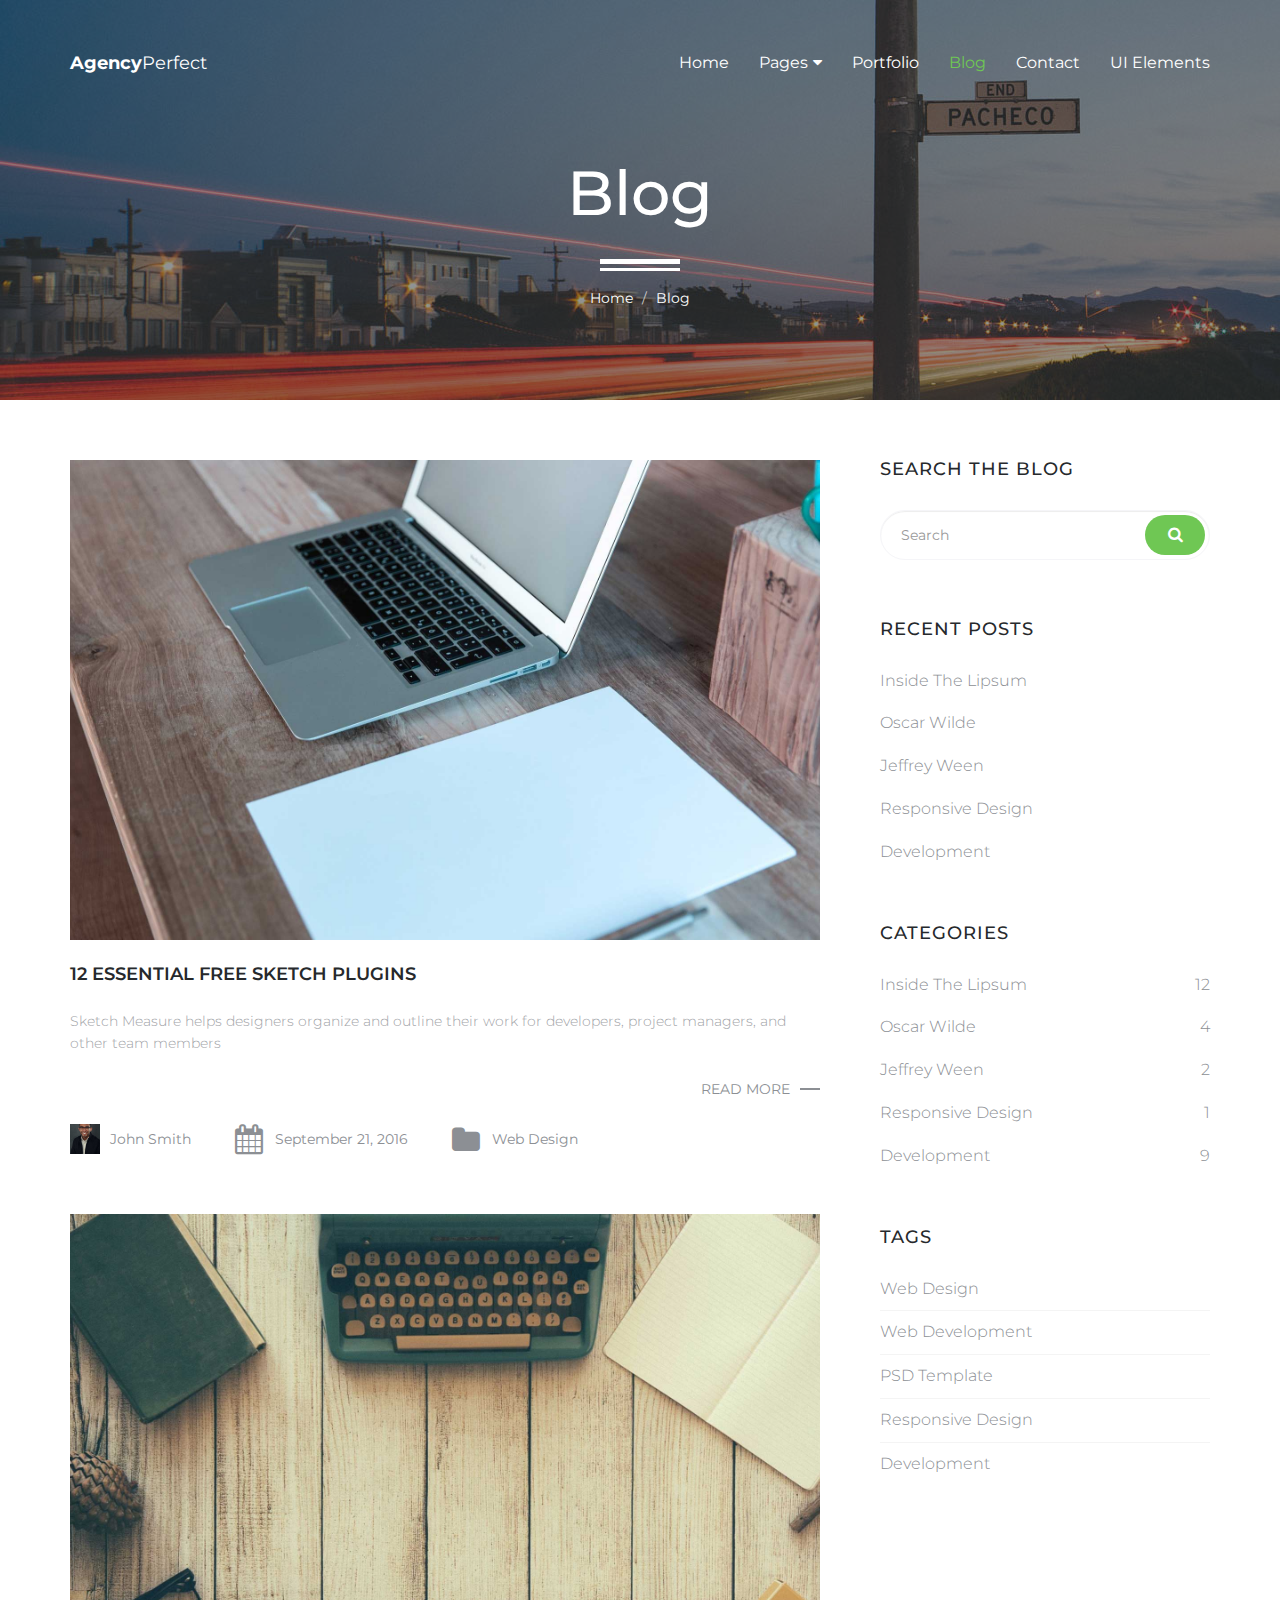
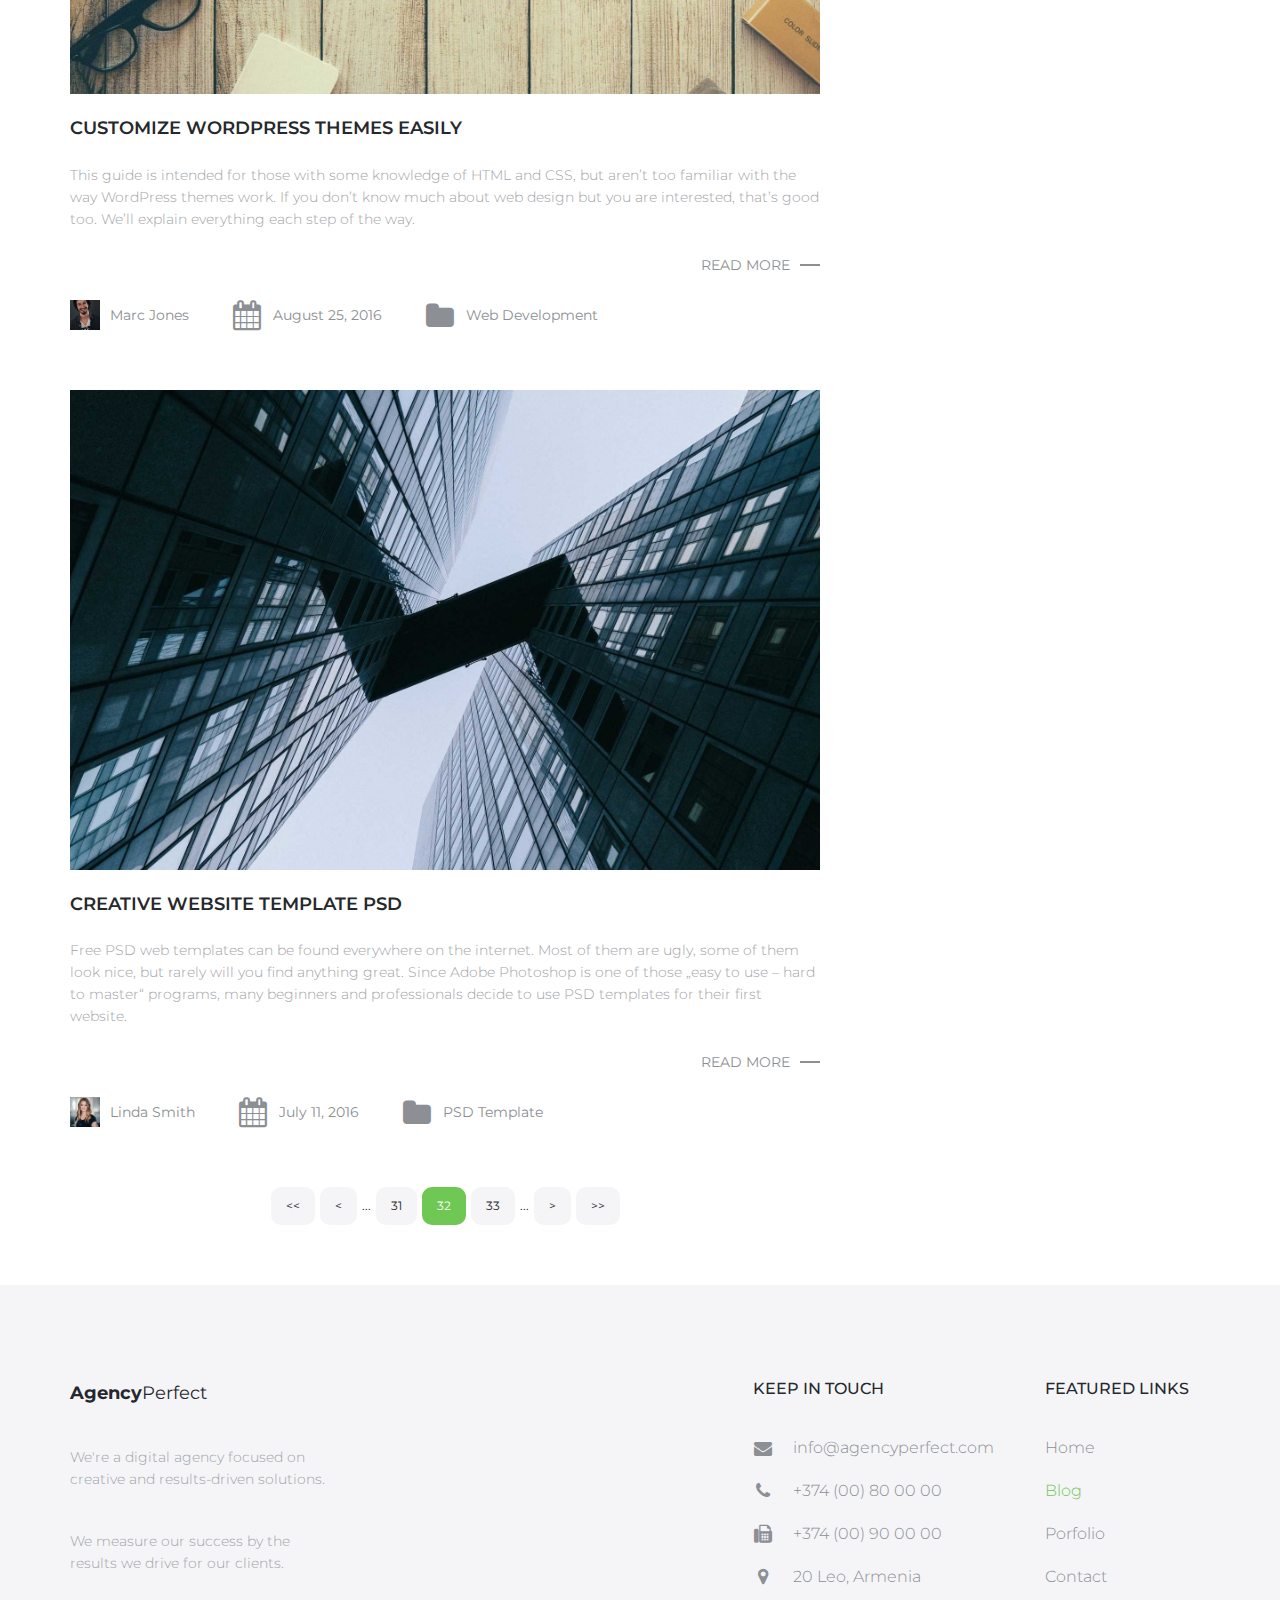
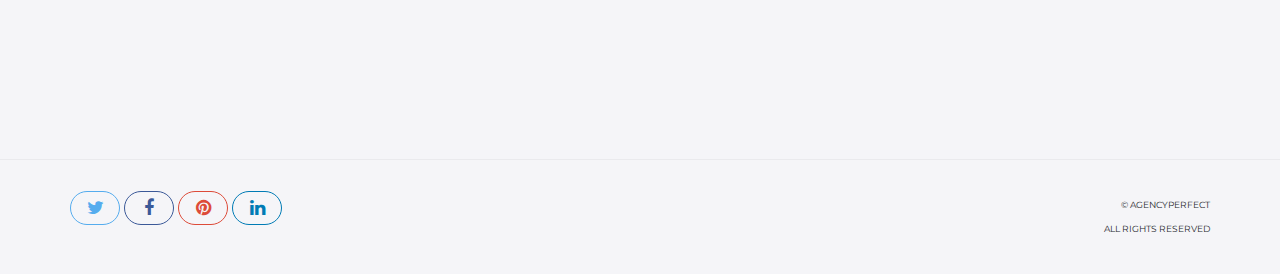
==== blog.html @ 61d97d54 "plantilla inicial por defecto" ====
<!DOCTYPE html>
<html lang="en">
<head>

    <!-- Basic Page Needs
    ================================================== -->
    <meta http-equiv="Content-Type" content="text/html; charset=utf-8">
    <meta http-equiv="X-UA-Compatible" content="IE=edge">

    <title>Blog | Agency Perfect</title>

    <meta name="description" content="">
    <meta name="author" content="">
    <meta name="keywords" content="">

    <!-- Mobile Specific Metas
    ================================================== -->
    <meta name="viewport" content="width=device-width, minimum-scale=1.0, maximum-scale=1.0">
    <meta name="apple-mobile-web-app-capable" content="yes">

    <!-- Fonts -->
    <link href="https://fonts.googleapis.com/css?family=Montserrat:300,300i,400,600,700" rel="stylesheet">
    <link rel="stylesheet" href="http://cdnjs.cloudflare.com/ajax/libs/font-awesome/4.4.0/css/font-awesome.min.css">

    <!-- Favicon
    ================================================== -->
    <link rel="apple-touch-icon" sizes="180x180" href="assets/img/apple-touch-icon.png">
    <link rel="icon" type="image/png" sizes="16x16" href="assets/img/favicon.png">

    <!-- Stylesheets
    ================================================== -->
    <!-- Bootstrap core CSS -->
    <link href="assets/css/bootstrap.min.css" rel="stylesheet">

    <!-- Custom styles for this template -->
    <link href="assets/css/style.css" rel="stylesheet">
    <link href="assets/css/responsive.css" rel="stylesheet">

    <!-- HTML5 shim and Respond.js IE8 support of HTML5 elements and media queries -->
    <!--[if lt IE 9]>
    <script src="https://oss.maxcdn.com/libs/html5shiv/3.7.0/html5shiv.js"></script>
    <script src="https://oss.maxcdn.com/libs/respond.js/1.4.2/respond.min.js"></script>
    <![endif]-->

</head>
<body>

    <header id="masthead" class="site-header site-header-white">
        <nav id="primary-navigation" class="site-navigation">
            <div class="container">

                <div class="navbar-header">
                   
                    <a href="index.html" class="site-title"><span>Agency</span>Perfect</a>

                </div><!-- /.navbar-header -->

                <div class="collapse navbar-collapse" id="agency-navbar-collapse">

                    <ul class="nav navbar-nav navbar-right">

                        <li><a href="index.html">Home</a></li>
                        <li class="dropdown"><a href="#" class="dropdown-toggle" data-toggle="dropdown">Pages<i class="fa fa-caret-down hidden-xs" aria-hidden="true"></i></a>

                            <ul class="dropdown-menu" role="menu" aria-labelledby="menu1">
                              <li><a href="portfolio.html">Portfolio</a></li>
                              <li><a href="blog.html">Blog</a></li>
                            </ul>

                        </li>
                        <li><a href="portfolio.html">Portfolio</a></li>
                        <li class="active"><a href="blog.html">Blog</a></li>
                        <li><a href="contact.html">Contact</a></li>
                        <li><a href="ui-elements.html">UI Elements</a></li>
                    
                    </ul>

                </div>

            </div>   
        </nav><!-- /.site-navigation -->
    </header><!-- /#mastheaed -->

    <div id="hero" class="hero overlay subpage-hero blog-hero">
        <div class="hero-content">
            <div class="hero-text">
                <h1>Blog</h1>
                <ol class="breadcrumb">
                  <li class="breadcrumb-item"><a href="#">Home</a></li>
                  <li class="breadcrumb-item active">Blog</li>
                </ol>
            </div><!-- /.hero-text -->
        </div><!-- /.hero-content -->
    </div><!-- /.hero -->

    <main id="main" class="site-main">

        <section class="site-section subpage-site-section section-blog">
            <div class="container">
                <div class="row">
                    <div class="col-md-8">
                        <article class="blog-post">
                            <a href="blog-post.html">
                                <img src="assets/img/portfolio-1.jpg" class="img-res" alt="">
                            </a>
                            <div class="post-content">
                                <h3 class="post-title"><a href="blog-post.html">12 Essential Free Sketch Plugins</a></h3>
                                <p>Sketch Measure helps designers organize and outline their work for developers, project managers, and other team members</p>
                                <div class="text-right">
                                    <a class="read-more" href="blog-post.html">Read more</a>
                                </div>
                                <div class="post-meta">
                                    <span class="post-author">
                                        <a href="#"><img class="img-res" src="assets/img/author.jpg" alt="">John Smith</a>
                                    </span>
                                    <span class="post-date">
                                        <a href=""><i class="fa fa-calendar" aria-hidden="true"></i>September 21, 2016</a>
                                        </span>
                                    <span class="post-category">
                                        <a href=""><i class="fa fa-folder" aria-hidden="true"></i>Web Design</a>
                                    </span>
                                </div><!-- /.post-meta -->
                            </div><!-- /.post-content -->
                        </article><!-- /.blog-post -->
                        <article class="blog-post">
                            <a href="blog-post.html">
                                <img src="assets/img/portfolio-2.jpg" class="img-res" alt="">
                            </a>
                            <div class="post-content">
                                <h3 class="post-title"><a href="blog-post.html">Customize WordPress Themes Easily</a></h3>
                                <p>This guide is intended for those with some knowledge of HTML and CSS, but aren’t too familiar with the way WordPress themes work. If you don’t know much about web design but you are interested, that’s good too. We’ll explain everything each step of the way.</p>
                                <div class="text-right">
                                    <a class="read-more" href="blog-post.html">Read more</a>
                                </div>
                                <div class="post-meta">
                                    <span class="post-author">
                                        <a href="#"><img class="img-res" src="assets/img/author-3.jpg" alt="">Marc Jones</a>
                                    </span>
                                    <span class="post-date">
                                        <a href=""><i class="fa fa-calendar" aria-hidden="true"></i>August 25, 2016</a>
                                        </span>
                                    <span class="post-category">
                                        <a href=""><i class="fa fa-folder" aria-hidden="true"></i>Web Development</a>
                                    </span>
                                </div><!-- /.post-meta -->
                            </div><!-- /.post-content -->
                        </article><!-- /.blog-post -->
                        <article class="blog-post">
                            <a href="blog-post.html">
                                <img src="assets/img/portfolio-3.jpg" class="img-res" alt="">
                            </a>
                            <div class="post-content">
                                <h3 class="post-title"><a href="blog-post.html">Creative Website Template PSD</a></h3>
                                <p>Free PSD web templates can be found everywhere on the internet. Most of them are ugly, some of them look nice, but rarely will you find anything great. Since Adobe Photoshop is one of those „easy to use – hard to master“ programs, many beginners and professionals decide to use PSD templates for their first website.</p>
                                <div class="text-right">
                                    <a class="read-more" href="blog-post.html">Read more</a>
                                </div>
                                <div class="post-meta">
                                    <span class="post-author">
                                        <a href="#"><img class="img-res" src="assets/img/author-2.jpg" alt="">Linda Smith</a>
                                    </span>
                                    <span class="post-date">
                                        <a href=""><i class="fa fa-calendar" aria-hidden="true"></i>July 11, 2016</a>
                                        </span>
                                    <span class="post-category">
                                        <a href=""><i class="fa fa-folder" aria-hidden="true"></i>PSD Template</a>
                                    </span>
                                </div><!-- /.post-meta -->
                            </div><!-- /.post-content -->
                        </article><!-- /.blog-post -->

                        <div class="ui-pagination mt-50">
                            <div class="row">
                                <div class="col-md-12 text-center">
                                    <ul class="pagination">
                                        <li><a href="#">&lt;&lt;</a></li>
                                        <li><a href="#">&lt;</a></li>
                                        <li class="more"><a href="#">...</a></li>
                                        <li><a href="#">31</a></li>
                                        <li class="active"><a href="#">32</a></li>
                                        <li><a href="#">33</a></li>
                                        <li class="more"><a href="#">...</a></li>
                                        <li><a href="#">&gt;</a></li>
                                        <li><a href="#">&gt;&gt;</a></li>
                                    </ul><!-- /.pagination -->               
                                </div>
                            </div>
                        </div><!-- /.ui-pagination -->
                    </div>
                    <aside class="col-md-4">
                        <div class="sidebar">
                            <div class="widget search-form">
                                <h4 class="widget-title">Search the blog</h4>
                                <form class="form-group">
                                    <input type="text" class="form-control" placeholder="Search" required>
                                    <button class="btn btn-green" type="button"><i class="fa fa-search" aria-hidden="true"></i></button>
                                </form>
                            </div><!-- /.search-form -->
                            <div class="widget widget-recent-posts">
                                <h4 class="widget-title">Recent posts</h4>
                                <ul class="list-unstyled">
                                    <li><a href="#">Inside The Lipsum</a></li>
                                    <li><a href="#">Oscar Wilde</a></li>
                                    <li><a href="#">Jeffrey Ween</a></li>
                                    <li><a href="#">Responsive Design</a></li>
                                    <li><a href="#">Development</a></li>
                                </ul>
                            </div><!-- /.widget-recent-posts -->
                            <div class="widget widget-categories">
                                <h4 class="widget-title">Categories</h4>
                                <ul class="list-unstyled">
                                    <li><a href="#">Inside The Lipsum <span>12</span></a></li>
                                    <li><a href="#">Oscar Wilde<span>4</span></a></li>
                                    <li><a href="#">Jeffrey Ween<span>2</span></a></li>
                                    <li><a href="#">Responsive Design<span>1</span></a></li>
                                    <li><a href="#">Development<span>9</span></a></li>
                                </ul>
                            </div><!-- /.widget-categories -->
                            <div class="widget widget-tags">
                                <h4 class="widget-title">Tags</h4>
                                <ul class="list-unstyled">
                                    <li><a href="#">Web Design</a></li>
                                    <li><a href="#">Web Development</a></li>
                                    <li><a href="#">PSD Template</a></li>
                                    <li><a href="#">Responsive Design</a></li>
                                    <li><a href="#">Development</a></li>
                                </ul>
                            </div><!-- /.widget-tags -->
                        </div><!-- /.sidebar -->
                    </aside>
                </div>
            </div>
        </section><!-- /.section-portfolio -->

    </main><!-- /#main -->

    <footer id="colophon" class="site-footer">
        <div class="container">
            <div class="row">
                <div class="col-md-3 col-sm-4 col-xs-6">
                    <a class="site-title"><span>Agency</span>Perfect</a>
                    <p>We're a digital agency focused on creative and results-driven solutions.</p>
                    <p>We measure our success by the results we drive for our clients.</p>
                </div>
                <div class="col-lg-offset-4 col-md-3 col-sm-4 col-md-offset-2 col-sm-offset-0 col-xs-6 ">
                    <h3>Keep in touch</h3>
                    <ul class="list-unstyled contact-links">
                        <li><i class="fa fa-envelope" aria-hidden="true"></i><a href="mailto:info@agencyperfect.com">info@agencyperfect.com</a></li>
                        <li><i class="fa fa-phone" aria-hidden="true"></i><a href="tel:+37400800000">+374 (00) 80 00 00 </a></li>
                        <li><i class="fa fa-fax" aria-hidden="true"></i><a href="+37400900000">+374 (00) 90 00 00</a></li>
                        <li><i class="fa fa-map-marker" aria-hidden="true"></i><p>20 Leo, Armenia</p></li>
                    </ul>
                </div>
                <div class="clearfix visible-xs"></div>
                <div class="col-lg-2 col-md-3 col-sm-4 col-xs-6">
                    <h3>Featured links</h3>
                    <ul class="list-unstyled">
                        <li><a href="index.html">Home</a></li>
                        <li class="active"><a href="blog.html">Blog</a></li>
                        <li><a href="portfolio.html">Porfolio</a></li>
                        <li><a href="contact.html">Contact</a></li>
                    </ul>
                </div>
            </div>
        </div>
        <div class="copyright">
            <div class="container">
                <div class="row">
                    <div class="col-xs-8">
                        <div class="social-links">
                            <a class="twitter-bg" href="#"><i class="fa fa-twitter"></i></a>
                            <a class="facebook-bg" href="#"><i class="fa fa-facebook"></i></a>
                            <a class="pinterest" href="#"><i class="fa fa-pinterest"></i></a>
                            <a class="linkedin-bg" href="#"><i class="fa fa-linkedin"></i></a>
                        </div><!-- /.social-links -->
                    </div>
                    <div class="col-xs-4">
                        <div class="text-right">
                            <p>&copy; AgencyPerfect</p>
                            <p>All Rights Reserved</p>
                        </div>
                    </div>
                </div>
            </div>
        </div><!-- /.copyright -->
    </footer><!-- /#footer -->



    <!-- Bootstrap core JavaScript
    ================================================== -->
    <!-- Placed at the end of the document so the pages load faster -->
    <script src="https://ajax.googleapis.com/ajax/libs/jquery/3.1.1/jquery.min.js"></script>
    <script src="assets/js/bootstrap.min.js"></script>
    <script src="assets/js/bootstrap-select.min.js"></script>
    <script src="assets/js/jquery.slicknav.min.js"></script>
    <script src="assets/js/jquery.countTo.min.js"></script>
    <script src="assets/js/jquery.shuffle.min.js"></script>
    <script src="assets/js/script.js"></script>
  
</body>
</html>
---- assets/css/style.css ----
/*
 * Theme Name: 
 * Theme URI: 
 * Author: Milan Savov, Nikola Kostov
 * Author URI/Mail: milan.savov@gmail.com, nikolakostov1991@gmail.com
 * Version: 1.0
 * */

 /* TABLE OF CONTENT 
*
* - CUSTOM RESETS
    - Buttons
    - Forms
* - LAYOUT
* - HEADER 
    - Site Logo
    - Navigation
* - HERO (BANNER)
* - HOMEPAGE SECTIONS
    - Features 
    - Services
    - Map Feature 
    - Portfolio
    - Newsletter 
* - FOOTER
* - PAGES
    - PORTFOLIO
    - PORTFOLIO ITEM
    - BLOG
    - BLOG POST
    - CONTACT
*
*/


/* CUSTOM RESETS
================================================== */
a {
    transition: all 0.25s ease-in-out;
    -moz-transition: all 0.25s ease-in-out;
    -webkit-transition: all 0.25s ease-in-out;
    -o-transition: all 0.25s ease-in-out;
    -ms-transition: all 0.25s ease-in-out;
    cursor: pointer;
    color: #9fa3a7;
}

a:focus,
a:hover {
    color: #6fc754;
    outline: 0 none;
    text-decoration: none;
}

p {
    margin-bottom: 0;
    font-size: 14px;
    font-weight: 300;
    color: #9fa3a7;
    line-height: 22px;
}

h1 {
    font-size: 62px;
}

h2 {
    font-size: 42px;
}

h1,h2,h3,h4,h5 {
    color: #26292c;
}

p + p {
    margin-top: 40px;
}

/* Buttons */
.btn {
    line-height: 50px;
    min-width: 200px;
    font-size: 16px;
    font-weight: 300;
    border: 0;
    border-radius: 50px;
    color: #26272d;
    background-color: #fff;
    padding: 0;
    transition: color 0.25s ease-in-out, background-color 0.25s ease-in-out;
    -moz-transition: color 0.25s ease-in-out, background-color 0.25s ease-in-out;
    -webkit-transition: color 0.25s ease-in-out, background-color 0.25s ease-in-out;
    -o-transition: color 0.25s ease-in-out, background-color 0.25s ease-in-out;
    -ms-transition: color 0.25s ease-in-out, background-color 0.25s ease-in-out;
}

.btn-border {
    border: 1px solid #26272d;
}

.btn-fill {
    background-color: #267df4;
    color: #fff;
}

.btn-gray {
    background-color: #f5f5f8;
    color: #26272d;
}

.btn-green {
    background-color: #6fc754;
    color: #fff;  
}

.btn:hover,
button.btn:hover,
.btn:focus,
button.btn:focus {
    background-color: #26272d;
    color: #fff;
}

.btn-gray:hover,
.btn-gray:focus {
    background-color: #6fc754;
    color: #fff;    
}

/* 
 * Forms 
 */
/* Input fields */
.form-group {
    position: relative;
    margin: 0 auto;
    width: 100%;
}

.form-control {
    border-radius: 25px;
    height: 50px;
    padding: 15px 20px;
    border-color: #f5f5f8;
}

.form-control + .form-control {
    margin-top: 10px;
}

.form-control:focus {
    background-color: #f5f5f8;
    border-color: #f5f5f8;
    box-shadow: none;
    outline: none;
}

.form-group .btn {
    position: absolute;
    top: 5px;
    right: 5px;
    line-height: 40px;
    min-width: 60px;
    font-size: 16px;
    border-radius: 25px;
}

.form-control-comment {
    height: 100px;
    resize: none;
}

.search-form .form-group .form-control {
    padding-right: 80px;
}

/* ELEMENTS
================================================== */
/* Checkbox fields */
input[type=checkbox],
input[type=radio] {
    position: absolute;
    visibility: hidden;
    height: auto;
    margin-top: 0;
}

.checkbox {
    margin: 0;
} 

.checkbox + .checkbox,
.radio-btn + .radio-btn {
    margin-top: 15px;
}

.checkbox [type="checkbox"]:not(:checked) + label,
.checkbox [type="checkbox"]:checked + label {
    position: relative;
    padding-left: 30px;
    cursor: pointer;
}

.checkbox [type="checkbox"]:not(:checked) + label:before,
.checkbox [type="checkbox"]:checked + label:before {
    content: '';
    position: absolute;
    left:0; 
    width: 20px; 
    height: 20px;
    background-color: #fff;
    border: 1px solid #f5f5f8;
    border-radius: 3px;
    box-shadow: none;
    transition: border-color .2s;
    -webkit-transition: border-color .2s;
    -ms-transition: border-color .2s;
    -o-transition: border-color .2s;
    -ms-transition: border-color .2s;
}

.checkbox [type="checkbox"]:not(:checked) + label:after,
.checkbox [type="checkbox"]:checked + label:after {
    content: '\f00c';
    font-family: 'FontAwesome';
    position: absolute;
    top: 50%;
    left: 0;
    text-align: center;
    font-size: 15px;
    height: 20px;
    width: 20px;
    border-radius: 3px;
    color: #fff;
    background-color: #6fc754;
    transform: translateY(-50%);
    -webkit-transform: translateY(-50%);
    -ms-transform: translateY(-50%);
    -o-transform: translateY(-50%);
    -ms-transform: translateY(-50%);
      transition: opacity .2s;
    -webkit-transition: opacity .2s;
    -ms-transition: opacity .2s;
    -o-transition: opacity .2s;
    -ms-transition: opacity .2s;
}

.checkbox [type="checkbox"]:not(:checked) + label:after {
    opacity: 0;
}

.checkbox [type="checkbox"]:checked + label:after {
    opacity: 1;
}

.checkbox [type="checkbox"]:disabled:not(:checked) + label:before,
.checkbox [type="checkbox"]:disabled:checked + label:before {
    box-shadow: none;
    border-color: #bbb;
    background-color: #ddd;
}

.checkbox [type="checkbox"]:disabled:checked + label:after {
    color: #999;
}
.checkbox [type="checkbox"]:disabled + label {
    color: #aaa;
}

.checkbox [type="checkbox"]:checked:focus + label:before,
.checkbox [type="checkbox"]:not(:checked):focus + label:before {
    border: 1px dotted #6fc754;
}

.checkbox [type="checkbox"]:not(:checked) + label:hover:before,
.checkbox [type="checkbox"]:checked + label:hover:before {
    border: 1px solid #6fc754;
}

/* Radiobutton fields */
.radio-btn label {
    font-weight: 400;
}

.radio-btn [type="radio"]:not(:checked) + label,
.radio-btn [type="radio"]:checked + label {
    position: relative;
    padding-left: 30px;
    cursor: pointer;
    margin-bottom: 0;
}

.radio-btn [type="radio"]:not(:checked) + label:before,
.radio-btn [type="radio"]:checked + label:before {
    content: '';
    position: absolute;
    left:0; 
    top: 50%;
    width: 20px;
    height: 20px;
    background-color: #fff;
    border: 1px solid #f5f5f8;
    border-radius: 50px;
    box-shadow: none;
    transform: translateY(-50%);
    -webkit-transform: translateY(-50%);
    -ms-transform: translateY(-50%);
    -o-transform: translateY(-50%);
    -ms-transform: translateY(-50%);
    transition: border-color .2s;
    -webkit-transition: border-color .2s;
    -ms-transition: border-color .2s;
    -o-transition: border-color .2s;
    -ms-transition: border-color .2s;
}

.radio-btn [type="radio"]:not(:checked) + label:after,
.radio-btn [type="radio"]:checked + label:after {
    content: '';
    position: absolute;
    width: 12px;
    height: 12px;
    top: 50%;
    left: 4px;
    background-color: #6fc754;
    border-radius: 50px;
    transform: translateY(-50%);
    -webkit-transform: translateY(-50%);
    -ms-transform: translateY(-50%);
    -o-transform: translateY(-50%);
    -ms-transform: translateY(-50%);
    transition: opacity .2s;
    -webkit-transition: opacity .2s;
    -ms-transition: opacity .2s;
    -o-transition: opacity .2s;
    -ms-transition: opacity .2s;
}

.radio-btn [type="radio"]:not(:checked) + label:after {
    opacity: 0;
}
.radio-btn [type="radio"]:checked + label:after {
    opacity: 1;
}

.radio-btn [type="radio"]:disabled:not(:checked) + label:before,
.radio-btn [type="radio"]:disabled:checked + label:before {
    box-shadow: none;
    border-color: #bbb;
    background-color: #ddd;
}

.radio-btn [type="radio"]:disabled:checked + label:after {
    color: #999;
}

.radio-btn [type="radio"]:disabled + label {
    color: #aaa;
}

.radio-btn [type="radio"]:checked:focus + label:before,
.radio-btn [type="radio"]:not(:checked):focus + label:before {
    border: 1px dotted #6fc754;
}

.radio-btn [type="radio"]:checked + label:hover:before,
.radio-btn [type="radio"]:not(:checked) + label:hover:before {
    border: 1px solid #6fc754;
}

/* Selectpicker */
select {
    position: absolute !important;
    bottom: 0;
    left: 50%;
    display: block !important;
    width: .5px !important;
    height: 100% !important;
    padding: 0 !important;
    opacity: 0 !important;
    border: none;
}

.bootstrap-select .btn {
    border: 1px solid #26272d;
    border-radius: 10px;
}

.bootstrap-select span.pull-left {
    padding-left: 10px;
}

.bootstrap-select.btn-group .dropdown-menu.inner {
    position: static; *
    float: none;
    border: 0;
    padding: 0;
    margin: 0;
    border-radius: 0;
    -webkit-box-shadow: none;
    box-shadow: none;
}

.bootstrap-select.open .dropdown-menu {
    display: block;
    border: 1px solid #26272d; 
    border-radius: 10px;
}

.bootstrap-select.btn-group .dropdown-menu {
    padding: 5px 0;
    min-width: 100%;
    overflow: hidden;
    -webkit-box-sizing: border-box;
    -moz-box-sizing: border-box;
    box-sizing: border-box;
    z-index: 9999;
}

.bootstrap-select .dropdown-menu {
    display: none;
    visibility: visible;
    opacity: 1;
    padding: 0;
}

.bootstrap-select .bs-caret {
    float: right;
    padding-right: 10px;
}

.bootstrap-select .bs-caret .caret {
    border-top: 6px dashed;
    border-top: 6px solid\9;
    border-right: 6px solid transparent;
    border-left: 6px solid transparent;   
}

.bootstrap-select .selected {
    color: #6fc754;
}

.bootstrap-select .check-mark {
    display: none;
}

/*  Tabs  */
.tab-style {
    border-bottom: none;
}

.tab-style + .tab-content {
    padding: 15px;
    border: 1px solid #26272d;
    border-bottom-left-radius: 10px;
    border-bottom-right-radius: 10px;
    border-top-right-radius: 10px;
}

.nav-tabs.tab-style > li.active > a,
.nav-tabs.tab-style > li > a:hover {
    border: 1px solid #6fc754;
    background-color: #6fc754;
    color: #fff;
}

.nav-tabs.tab-style > li > a {
    position: relative;
    color: #26272d;
    margin-right: 0;
    border: 1px solid #26272d;
    border-top-left-radius: 10px;
    border-top-right-radius: 10px;
}

.nav-tabs.tab-style > li + li {
    margin-left: 10px;
}

/* Accordion */
.accordion.panel-group {
    margin-bottom: 0;
}

.accordion.panel-group .panel + .panel {
    margin-top: 0;
}

.accordion .panel {
    border: 0;
    box-shadow: none;
    border: 1px solid #26272d;
    border-bottom: 0;
    border-radius: 0;
}

.accordion .panel:first-child,
.accordion .panel:first-child .panel-heading a {
    border-top-right-radius:10px;
    border-top-left-radius:10px;
}

.accordion .panel:last-child {
    border-bottom-right-radius:10px;
    border-bottom-left-radius:10px;
    border-bottom: 1px solid #26272d;
}

.accordion .panel:last-child .panel-heading a.collapsed {
    border-bottom-right-radius:10px;
    border-bottom-left-radius:10px;
}

.accordion .collapsed {
    height: auto;
}

.accordion .panel-heading {
    background-color: transparent;
    padding: 0;
}

.accordion .panel-heading a {
    display: inline-block;
    position: relative;
    width: 100%;
    padding: 10px 40px 10px 15px;
}

.accordion .panel-heading a.collapsed {
    background-color: transparent;
    color: #26272d;
}

.accordion .panel-heading a.collapsed:hover,
.accordion.accordion-gray .panel-heading a.collapsed:hover,
.accordion .panel-heading a {
    background-color: #6fc754;   
    color: #fff; 
}

.accordion .panel-heading a.collapsed::after {
    content: "\f107";
}

.accordion .panel-heading a::after {
    font-family: "FontAwesome";
    content: "\f106";
    position: absolute;
    top: 50%;
    right: 15px;
    transform: translateY(-50%);
    -moz-transform: translateY(-50%);
    -o-transform: translateY(-50%);
    -ms-transform: translateY(-50%);
    -webkit-transform: translateY(-50%);
}

.panel-group .panel-heading+.panel-collapse>.list-group, 
.panel-group .panel-heading+.panel-collapse>.panel-body {
    border: none;
}

/* Pagination */
.pagination {
  margin: 0;
  vertical-align: middle;
}

.pagination > li > a {
  border: none;
  color: #292a2c;
  background-color: #f5f5f8;
  padding: 10px 15px;
  border-radius: 10px;
  font-size: 12px;
}

.pagination > li + li > a {
  margin-left: 5px;
}

.pagination > li.active > a,
.pagination > li > a:hover,
.pagination > li.active > a:hover {
  background-color: #6fc754;
  color: #fff;
}

.pagination > li:first-child > a {
  border-top-left-radius: 10px;
  border-bottom-left-radius: 10px;
}

.pagination > li:last-child > a {
  border-top-right-radius: 10px;
  border-bottom-right-radius: 10px;
}

.pagination > li.more > a {
  margin-left: 0;
  padding: 10px 5px;
  pointer-events: none;
  background-color: transparent;
}

.pagination > li.more + li > a {
  margin-left: 0;
}

/* LAYOUT
================================================== */
html, body {
    width: 100%;
    height: 100%;
    margin: 0;
    padding: 0;
    font-family: 'Montserrat', sans-serif;
    color: #26272d;
}

.img-res {
    display: block;
    width: 100vw;
    height: 100vh;
    max-width: 100%;
    max-height: 100%;
    object-fit: cover;
}

/* Background colors */
.gray-bg {
  background-color: #f5f5f8;
}

/* Margin and padding resets */
.mb-10 {margin-bottom: 10px;}
.mt-20 {margin-top: 20px;}
.mt-50 {margin-top: 50px;}

/* HEADER
================================================== */
.site-header {
    position: absolute;
    padding: 50px 0 0;
    background-color: transparent;
    width: 100%;
    z-index: 3;
}

/* Site-logo */
.site-title {
    font-size: 18px;
    line-height: 26px;
    color: #26272d;
}

.site-title:hover {
    color: #26272d;   
}

.site-title span {
    font-weight: 700;
}

.site-title a:hover {
    color: #fff;
}

/* Navigation */
.navbar-collapse {
    text-align: center;
}

.navbar-nav {
    float: none;
    display: inline-block;
}

.navbar-nav > li > a, 
.slicknav_nav > li > a {
    padding: 0;
    font-size: 16px;
    position: relative;
    color: #26272d;
    line-height: 26px;
}

.site-header-white .navbar-nav > li > a,
.site-header-white .site-title {
    color: #fff;
}

.navbar-nav > li > a i {
    margin-left: 5px;
}

.navbar-nav > li + li {
    margin-left: 30px;
}

.nav .open > a, 
.nav .open > a:focus, 
.nav .open > a:hover,
.navbar-nav > li > a:hover,
.navbar-nav > li > a:focus,
.navbar-nav > li.active > a,
.navbar-collapse li a:hover,
.dropdown.open > a, 
.site-header-white .dropdown.open > a,
.dropdown-menu a:hover, 
.dropdown:hover > a, 
.dropdown-menu>li>a:focus,
.dropdown-menu li a:hover,
.slicknav_nav > li.active a,
.slicknav_open .slicknav_arrow,
.slicknav_nav > li a:hover {
    background-color: transparent;
    color: #6fc754;
}

.navbar-toggle {
    border-color: #fff;
    margin: 0 15px 0 0;
    position: relative;
    top: -1px;
}

.navbar-toggle:hover,
.navbar-toggle[aria-expanded=true] {
    background-color: #fff;
    border-color: #000;
    cursor: pointer;
}

.navbar-toggle:hover .icon-bar,
.navbar-toggle[aria-expanded=true] .icon-bar {
    background-color: #000;
}

.navbar-toggle  .icon-bar {
    background-color: #fff;
}

.navbar-nav .dropdown-menu {
    display: block;
    opacity: 0;
    visibility: hidden;
    border-radius: 0;
    min-width: 130px;
    border: 0;
    border-top: 5px solid #6fc754;
    top: 140%;
    transition: all 0.4s;
    -moz-transition: all 0.4s;
    -webkit-transition: all 0.4s;
    -o-transition: all 0.4s;
    -ms-transition: all 0.4s;
}

.navbar-nav li a:hover + .dropdown-menu,
.navbar-nav .dropdown-menu:hover {
    opacity: 1;
    visibility: visible;
    top: 100%;
    transition-delay: 0s;
}

.dropdown-menu li a {
    padding: 5px 15px;
    position: relative;
    left: 0;
}

.dropdown-menu li a:hover {
    left: 15px;
}

/* HERO
================================================== */
.hero { 
    background: url(../img/hero.jpg) no-repeat center / cover; 
    height: 100%;
    width: 100%;
    display: table;
    position: relative;
}

.overlay:before {
  content: '';
  background-color: rgba(255,255,255,0.5);
  height: 100%;
  width: 100%;
  position: absolute;
  top: 0;
  left: 0;
  z-index: 0;
}

.hero-content {
    display: table-cell;
    vertical-align: middle;
    padding-top: 75px;
}

.hero-text {
    max-width: 890px;
    width: 100%;
    margin: 0 auto;
    padding: 0 15px;
    text-align: center;
}

.hero-text h1 {
    position: relative;
    margin: 0;
}

.hero-text p {
    position: relative;
    margin: 45px 0 30px;
    font-size: 20px;
    color: #26272d;
}

.hero-text .btn {
    position: relative;
    background-color: transparent;
}

.hero-text .btn:hover {
    background-color: #26272d;
    color: #fff;
}

.hero .breadcrumb {
    padding-top: 60px;
    margin-bottom: 0;
}

.hero .breadcrumb:before {
    content: '';
    display: block;
    position: absolute;
    left: 50%;
    bottom: 45px;
    height: 12px;
    width: 80px;
    border-top: 5px solid #fff;
    border-bottom: 3px solid #fff;
    transform: translateX(-50%);
    -moz-transform: translateX(-50%);
    -webkit-transform: translateX(-50%);
    -o-transform: translateX(-50%);
    -ms-transform: translateX(-50%);
}

.subpage-hero {
    height: 400px;
}

.subpage-hero.overlay:before {
    background-color: rgba(38,39,45,0.5);
}

.subpage-hero .hero-content,
.subpage-hero .hero-content h1,
.subpage-hero a  {
    color: #fff;
}

.subpage-hero a:hover {
    color: #6fc754;
}

.portfolio-hero {
    background: url(../img/portfolio-hero.jpg) no-repeat center / cover;     
}

.blog-hero {
    background: url(../img/blog-hero.jpg) no-repeat center / cover;     
}

.contact-hero {
    background: url(../img/contact-hero.jpg) no-repeat center / cover;     
}

/* SITEMAIN
================================================== */
/* site-section */
.site-section {
   padding: 100px 0 140px;
}

.subheading-text {
    font-size: 20px;
    font-style: italic;
}

.heading-separator {
    position: relative;
    margin: 0;
    padding-bottom: 70px;
}

.heading-separator:after {
    content: "";
    position: absolute;
    bottom: 25px;
    left: 0;
    right: 0;
    height: 2px;
    width: 50px;
    margin: 0 auto;
    background-color: #267df4;
}

/* Section: Features */
.section-features h2 {
    padding-bottom: 40px;
    font-size: 30px;
}

.section-features img {
    position: absolute;
    right: 15px;
    height: 380px;
}

/* Section: Services */
.section-services .subheading-text {
    margin-bottom: 90px;
}

.section-services .col-md-3:nth-child(n+5) .service {
    margin-top: 60px;
}

.service {
    min-height: 250px;
}

.service-title {
    margin: 35px 0 25px;
    font-size: 13px;
    text-transform: uppercase;
}

.service-info {
    font-size: 13px; 
}

/* Section: Map Feature */
.section-map-feature {
    padding-top: 250px;
    background: #071021 url(../img/map.png) no-repeat top center / cover; 
}

.section-map-feature h2 {
    padding-bottom: 30px;
    margin: 0;
}

.section-map-feature h2,
.section-map-feature p {
    color: #fff;
}

.section-map-feature .btn {
    margin: 80px 0 215px;
}

.counter {
    margin-bottom: 30px;
    font-size: 40px;
    font-weight: 300;
    line-height: 1;
}

.counter-item h3 {
    margin: 0;
    font-size: 16px;
    color: #0960d7;
}

/* Section: Portfolio */
.portfolio-item {
    margin-top: 30px;
}

.portfolio-item {
    height: 270px;
    position: relative;
}

.portfolio-item:before {
    content: "";
    position: absolute;
    left: 0;
    top: 0;
    right: 100%;
    bottom: 0;
    background-color: #f5f5f8;
    transition: right 0.25s ease-in-out;
    -moz-transition: right 0.25s ease-in-out;
    -webkit-transition: right 0.25s ease-in-out;
    -o-transition: right 0.25s ease-in-out;
    -ms-transition: right 0.25s ease-in-out;
}

.portfolio-item:hover:before {
    right: 25%;
}

.portfolio-item-title,
.portfolio-item a {
    position: absolute;
    left: 0px;
    margin: 0;
    font-size: 16px;
    opacity: 0;
}

.portfolio-item-title {
    width: 150px; 
    top: 15px;  
    transition: left 0.25s ease-in-out, opacity 0.25s ease-in-out;
    -moz-transition: left 0.25s ease-in-out, opacity 0.25s ease-in-out;
    -webkit-transition: left 0.25s ease-in-out, opacity 0.25s ease-in-out;
    -o-transition: left 0.25s ease-in-out, opacity 0.25s ease-in-out;
    -ms-transition: left 0.25s ease-in-out, opacity 0.25s ease-in-out;
}

.portfolio-item:hover .portfolio-item-title {
    left: 15px;
    opacity: 1;
}

.portfolio-item a {
    bottom: 15px;
    color: #26272d;
    padding: 5px 12px;
    border: 1px solid #26272d;
    border-radius: 50px;
}

.portfolio-item:hover a {
    left: 55%;
    opacity: 1;
}

.portfolio-item a:hover {
    background-color: #26272d;
    color: #fff;
}

.portfolio-item a i {
    width: 16px;
    text-align: center;
}

/* Section: Newsletter */
.section-newsletter h2 {
    padding-bottom: 30px;
    margin: 0;
}

.newsletter-group {
    max-width: 550px;
}

.newsletter-group .form-control {
    padding-right: 125px;
}

.newsletter-group .btn {
    min-width: 120px;
}

/* FOOTER
================================================== */
.site-footer {
    background-color: #f5f5f8;
    padding-top: 95px;
}

.site-footer .site-title {
    display: inline-block;
    margin-bottom: 40px;
}

.site-footer h3 {
    font-size: 16px;
    text-transform: uppercase;
    margin:0 0 40px;
}

.site-footer > .container {
    padding-bottom: 170px;
}

.site-footer .list-unstyled li + li {
    margin-top: 20px;
}

.contact-links li {
    position: relative;
}

.contact-links li i {
    position: absolute;
    top: 50%;
    width: 20px;
    text-align: center;
    font-size: 18px;
    color: #8c8f94;
    transform: translateY(-50%);
    -moz-transform: translateY(-50%);
    -webkit-transform: translateY(-50%);
    -o-transform: translateY(-50%);
    -ms-transform: translateY(-50%);
}

.contact-links li a,
.contact-links li p {
    margin-left: 40px;
}

.list-unstyled {
    margin-bottom: 0;
}

.list-unstyled li a,
.list-unstyled li p {
    font-size: 16px;
    color: #8c8f94;
    font-weight: 300;
}

.list-unstyled li a:hover,
.list-unstyled li.active a {
    color: #6fc754;
}

/* Copyright */
.copyright {
    padding: 30px 0;
    border-top: 1px solid rgba(38, 41, 44, 0.05);
}

.social-links a {
    line-height: 36px;
    padding: 5px 15px;
    font-size: 18px;
    border: 1px solid;
    border-radius: 50px;
}

.social-links a:hover {
    color: #fff;
}

.social-links a i {
    width: 18px;
    text-align: center;
}

a.twitter-bg {
    color: #55acee;
    border-color: #55acee; 
}

a.twitter-bg:hover {
    background-color: #55acee;
}

a.facebook-bg {
  color: #3b5998;
  border-color: #3b5998;
}

a.facebook-bg:hover{
  background-color: #3b5998;
}

a.pinterest {
  color: #dd4b39;
  border-color: #dd4b39;
} 

a.pinterest:hover{
  background-color: #dd4b39;
} 

a.linkedin-bg {
  color: #007bb5;
  border-color: #007bb5;
}

a.linkedin-bg:hover {
  background-color: #007bb5;
}

.copyright .text-right {
    padding: 4px 0;
}

.copyright p {
    font-size: 9px;
    font-weight: 400;
    text-transform: uppercase;
    color: #26272d;
}

.copyright p + p {
    margin-top: 2px;
}

/* PAGES
================================================== */
.subpage-site-section {
    padding: 60px 0;
}

.breadcrumb {
    background-color: transparent;
    position: relative;
}

.breadcrumb .active {
    color: #fff;
}

/* 
 * Portfolio
 */
.portfolio-sorting li:nth-child(-n+3){
    margin-bottom: 5px;
}

.portfolio-sorting li a {
    line-height: 40px;
    min-width: 120px;
    font-size: 16px;
}

.portfolio-sorting li .active {
    background-color: #6fc754;
    color: #fff;  
    box-shadow: none;   
}

#grid {
    margin-top: 25px;
}

#grid .col-md-4 {
    display: none;
}

#loadMore {
    margin-top: 30px;
}

#loadMore.disabled {
    background-color: #eee;
    color: #000;
    opacity: 0.3;
}

/* 
 * Portfolio-item
 */
.project-img {
    height: 480px;
}

.project-img + .project-img  {
    margin-top: 20px;
}

.project-info h5 {
    font-size: 18px;
    text-transform: uppercase;
    margin: 0;
}

.project-description,
.project-date-category {
    margin: 30px 0 0;
}

.project-date-category p + p {
    margin-top: 10px;
}

.project-date-category p span {
    font-size: 14px;
    text-transform: uppercase; 
    color: #26272d;
    font-weight: 400;
}

.project-info .btn {
    margin-top: 25px;
    line-height: 40px;
    min-width: 120px;
}

.project-info .social-links {
    margin-top: 25px;
}

.section-related-projects {
    padding-top: 0;
}

/* 
 * Blog
 */
.blog-post + .blog-post {
    margin-top: 60px;
}

.blog-post img {
    height: 480px;
}

.post-content,
.post-content .text-right,
.post-meta {
    margin-top: 25px;
}

.blog-post .post-title {
    padding: 0;
    margin: 0;
    font-size: 18px;
    font-weight: 600;
    text-transform: uppercase;
}

.post-content p {
    margin: 25px 0 0;
}

.post-content .post-title a {
    color: #26292c;
}

.post-content a {
    color: #8c8f94;   
}

.post-content .read-more {
    position: relative;
    padding-right: 30px;
    text-transform: uppercase;
}

.post-content .read-more:after {
    content: '';
    display: block;
    background-color: #8c8f94;  
    width: 20px;
    height: 2px;
    position: absolute;
    right: 0;
    top: 8px;
    transition: background-color 0.25s ease-in-out;
    -moz-transition: background-color 0.25s ease-in-out;
    -webkit-transition: background-color 0.25s ease-in-out;
    -o-transition: background-color 0.25s ease-in-out;
    -ms-transition: background-color 0.25s ease-in-out;
}

.post-content .read-more:hover:after {
    background-color: #6fc754; 
}

.blog-post a:hover + .post-content .post-title a,
.post-content a:hover {
    color: #6fc754;
}

.post-meta {
    padding: 5px 0;
}

.post-meta span {
    padding: 6px 0;
}

.post-meta span + span {
    margin-left: 40px;
}

.post-meta span a {
    position: relative;
    padding: 6px 0 6px 40px;
}

.post-meta i,
.post-author img {
    position: absolute;
    left: 0;
    top: 0;
}

.post-author img {
    height: 30px;
    width: 30px;
}

.post-meta i {
    font-size: 30px;
}

.post-category i {
    top: 1px;
}

.section-blog .ui-pagination {
    margin-top: 60px;
}

/* 
 * Blog post
 */
/* Post Comments */
.post-comments {
    margin-top: 40px;
}

.post-comments h3,
.respond h3 {
    font-size: 16px;
    margin: 30px 0 15px;
    text-transform: uppercase;
}

.post-comment {
    padding-left: 70px;
    position: relative;
}

.post-comment + .post-comment,
.replied + .post-comment {
    margin-top: 30px;
}

.replied {
    margin: 20px 0 0 70px;
    padding-top: 20px;
    border-top: 1px solid rgba(38,41,44, 0.05)
}

.post-comment img {
    width: 70px;
    height: 70px;
    position: absolute;
    left: 0;
    top: 0;
}

.post-comment-content-details {
    background-color: #f5f5f8;
    padding: 10px 0 10px 20px;
}

.post-comment-content-details p {
    display: inline-block;
    color: #8c8f94;
}

.post-comment-content-details p + p {
    margin: 0 0 0 20px;
}

.post-comment-date i {
    margin-right: 5px;
    line-height: 18px;
}

.comment {
    padding: 15px 0 0 20px;
}

.comment + .comment {
    margin-top: 0px;
}

.comment-reply {
    margin-top: 5px;
}

/* Respond */
.respond .form-control + .btn {
    margin-top: 10px;
}

/* Sidebar */
.sidebar {
    padding-left: 30px;
}

.widget + .widget {
    margin-top: 60px;
}

.widget-title {
    font-size: 18px;
    margin: 0 0 30px;
    text-transform: uppercase;
    letter-spacing: 1px;   
}

.widget .list-unstyled a:hover {
    padding-left: 15px;
}

.widget .list-unstyled li + li {
    margin-top: 20px;
}

.widget-categories li a span {
    float: right;
}

.widget-tags .list-unstyled li + li {
    margin-top: 10px;
    padding-top: 10px;
    border-top: 1px solid rgba(38,41,44,0.05)
}

/* 
 * Contact
 */
/* Section: Contact-us */
.section-contact-us h2 {
    font-size: 18px;
    text-transform: uppercase;
    padding-bottom: 50px;
    letter-spacing: 1px;
}

.section-contact-us .form-group label,
.contact-info h3 {
    margin: 0 0 10px 20px;
    color: #26292c;
    font-size: 16px;
    font-weight: 300; 
}

.section-contact-us textarea {
    height: 130px;
}

.section-contact-us .btn {
    margin-top: 35px;
}

.contact-info {
    padding-left: 30px;
}

.contact-info h3 {
    margin-left: 0;
    color: #8c8f94;
}

.contact-info .list-unstyled li {
    font-size: 14px;
    font-weight: 300;
    color: #8c8f94;
}

.contact-info .list-unstyled + h3,
.contact-info a + h3 {
    margin-top: 30px;
}

.section-contact-us .row + .form-group,
.section-contact-us .form-group + .form-group {
    margin-top: 25px;
}

/* Section: map */
.section-map {
  height: 500px;
  width: 100%
}
---- assets/css/responsive.css ----
/*==========  Non-Mobile First Method  ==========*/

/* Large Devices, Wide Screens */
@media only screen and (max-width : 1199px) {
	/* CUSTOM RESETS */
	h1 {
		font-size: 52px;
	}

	/* HERO */
	.hero-text p {
		font-size: 18px;
		margin: 35px 0 25px;
	}

	/* SITEMAIN */
	/* Section: Map Feature */
	.section-map-feature {
	    padding-top: 200px;
	}

	.section-map-feature .btn {
		margin: 60px 0 165px;
	}
}

/* Medium Devices, Desktops */
@media only screen and (max-width : 991px) {
	/* CUSTOM RESETS */
	h1 {
		font-size: 42px;
	}

	h2 {
		font-size: 36px;
	}

	p + p {
		margin-top: 25px;
	}

	.accordion {
		margin-top: 30px;
	}

	/* Buttons */
	.btn {
		line-height: 40px;
		min-width: 170px;
	}

	/* HEADER */
	.site-header {
		padding-top: 40px;
	}

	/* HERO */
	.hero-content {
		padding-top: 65px;
	}

	.hero-text {
		max-width: 750px;
	}

	.hero-text p {
		font-size: 16px;
		margin: 25px 0 15px;
	}

	/* SITEMAIN */
	/* site-section */
	.site-section {
	   padding: 60px 0 100px;
	} 

	.heading-separator {
		padding-bottom: 50px
	}

	.heading-separator:after {
		bottom: 20px;
	}

	.subheading-text {
	    font-size: 18px;
	}

	/* Section: Features */
	.section-features h2 {
	    font-size: 26px;
	}

	/* Section: Services */
	.section-services .subheading-text {
	    margin-bottom: 60px;
	}

	.section-services .col-md-3:nth-child(n+3) .service {
	    margin-top: 30px;
	}

	.service-title {
		margin: 25px 0 10px;
	}

	/* Section: Map Feature */
	.section-map-feature {
	    padding-top: 150px;
	}

	.section-map-feature h2 {
		padding-bottom: 25px;
	}

	.section-map-feature .btn {
		margin: 45px 0 115px;
	}

	/* Section: Newsletter */
	.section-newsletter h2 {
		padding-bottom: 25px;
	}

	/* FOOTER */
	.site-footer {
		padding-top: 55px;
	}

	.site-footer > .container {
	    padding-bottom: 120px;
	}

	.site-footer h3,
	.site-footer .site-title {
		margin-bottom: 20px;
	}

	.site-footer .list-unstyled li + li {
		margin-top: 15px;
	}

	/* PAGES */
	/* 
	 * Portfolio-item
	 */
	.project-info h5 {
		margin-top: 25px;
	}

	/* 
	 * Blog
	 */
	/* Sidebar */
	.sidebar {
		margin-top: 40px;
		padding-left: 0;
	}
}

/* Small Devices, Tablets */
@media only screen and (max-width : 767px) {
	/* CUSTOM RESETS */
	h1 {
		font-size: 32px;
	}

	h2 {
		font-size: 28px;
	}

	p + p {
		margin-top: 15px;
	}

	/* Buttons */
	.btn {
		min-width: 140px;
		font-size: 14px;
	}
	
	/* Elements */
	/* Tabs */
	.nav-tabs > li {
		float: none;
	}

	.nav-tabs.tab-style > li + li {
		margin-left: 0;
	}

	.tab-style + .tab-content {
		border-top-right-radius: 0;
		border-top:0;
	}

	.nav-tabs.tab-style > li > a {
		margin: 1px 0;
	}

	.nav-tabs.tab-style > li:nth-child(-n+2) > a {
		border-bottom: 0;
	}

	.nav-tabs.tab-style > li:nth-child(n+2) > a {
		border-radius: 0;
	}

	/* Pagination */
	.pagination > li > a {
	    padding: 10px 10px;
	}

	/* HEADER */
	.site-header {
		padding-top: 20px;
	}
	
	.navbar-header .site-title {
		padding-left: 15px;
	}

	/* Navigation */
	.site-navigation {
		position: absolute;
	}

	.main-menu {
		display: none;
	}

	.slicknav_menu,
	.slicknav_item {
		position: relative;
		z-index: 9999;
	}

	.slicknav_btn {
		position: absolute;
		right: 0;
		margin: 0 15px 0 0;
		padding: 5px;
		z-index: 9999;
	}

	.act .slicknav_btn {
		height: 22px;
		position: fixed;
	}

	.slicknav_icon-bar {
		height: 2px;
		width: 22px;
		display: block;
		background-color: #26272d;
		-webkit-transition: all 0.3s;
		-moz-transition: all 0.3s;
		-ms-transition: all 0.3s;
		-o-transition: all 0.3s;
		transition: all 0.3s;
	}

	.slicknav_icon-bar + .slicknav_icon-bar {
		margin-top: 4px;
	}

	.site-header-white .slicknav_icon-bar {
		background-color: #fff;
	}

	.site-header-white  .act .slicknav_icon-bar {
		background-color: #26272d;
	}

	.act .slicknav_icon-bar:first-child, 
	.act .slicknav_icon-bar:last-child  { 
		position: absolute;
		top: 10px;
		height: 3px;
	}

	.act .slicknav_icon-bar:first-child {
		-webkit-transform: rotate(45deg);
		-moz-transform: rotate(45deg);
		-ms-transform: rotate(45deg);
		-o-transform: rotate(45deg);
		transform: rotate(45deg);
	}

	.act .slicknav_icon-bar:last-child  {
		-webkit-transform: rotate(-45deg);
		-moz-transform: rotate(-45deg);
		-ms-transform: rotate(-45deg);
		-o-transform: rotate(-45deg);
		transform: rotate(-45deg);
	}

	.act .slicknav_icon-bar:nth-child(2) {
		opacity: 0;
	}

	.act .slicknav_icon-bar + .slicknav_icon-bar  {
  		margin-top: 0px;
	}

	.slicknav_nav {
		background-color: #f5f5f8;
		padding-left: 0;
		list-style: none;
		position: fixed;
		left: 0;
		top: 0;
		z-index: 100;
		height: 100%;
		width: 100%;
		overflow-y: scroll;
		text-align: center;
	}

	.act .slicknav_nav {
		-webkit-transform: scale(1);
		transform: scale(1);
	}

	.slicknav_nav > li:first-child {
		margin-top: 70px;
	}

	.slicknav_nav > li:last-child {
		margin-bottom: 60px;
	}

	.slicknav_nav > li {
		padding: 5px 0;
		-webkit-transition: all 400ms 510ms;
		transition: all 400ms 510ms;
		opacity: 0;
	}

	.slicknav_nav > li {
		-webkit-transform: translateY(50%);
		      transform: translateY(50%);
	}

	.act .slicknav_nav > li {
		opacity: 1;
		-webkit-transform: translateX(0);
		      transform: translateX(0);
	}

	.slicknav_nav > li a {
		display: inline-block;
		color: #26272d;
		font-size: 14px;
	}

	.slicknav_arrow {
		position: absolute;
		right: -40px;
		bottom: 0;
		padding: 0 8px;
	}

	.slicknav_nav ul.dropdown-menu {
		display: none;
		position: relative;
		visibility: visible;
		opacity: 1;
	}

	.slicknav_nav .dropdown-menu {
		position: static;
		float: none;
		width: auto;
		margin-top: 0;
		background-color: transparent;
		border: 0;
		-webkit-box-shadow: none;
		box-shadow: none;
		transition: none;
		-moz-transition: none;
		-webkit-transition: none;
		-o-transition: none;
		-ms-transition: none;
		-webkit-transition-delay: 0s;
		transition-delay: 0s;
	}

	.slicknav_nav .dropdown-menu li {
		text-align: center;
		padding: 5px 0;
	}

	/* HERO */
	.hero-content {
		padding-top: 45px;
	}

	.hero-text p {
		font-size: 14px;
		margin: 20px 0 10px;
	}

	/* SITEMAIN */
	/* site-section */
	.site-section {
	   padding: 30px 0 60px;
	} 

	.subheading-text {
	    font-size: 16px;
	}

	/* Section: Features */
	.section-features h2 {
	    padding-bottom: 15px;
	    font-size: 22px;
	}

	.section-features img {
		position: relative;
	    height: 180px;
	}

	/* Section: Services */
	.section-services .subheading-text {
	    margin-bottom: 20px;
	}

	.section-services .col-md-3 .service {
	    margin-top: 20px;
	}

	.service-title {
		margin: 15px 0 5px;
	}

	/* Section: Map Feature */
	.section-map-feature {
	    padding-top: 100px;
	}

	.section-map-feature h2 {
		padding-bottom: 25px;
	}

	.section-map-feature .btn {
		margin: 30px 0 65px;
	}

	.counter {
		margin: 15px 0;
		font-size: 32px;
	}

	/* Section: Portfolio */
	.portfolio-item {
	    margin-top: 15px;
	}

	.section-portfolio .col-xs-6:nth-child(odd) {
		padding-right: 7.5px;
	}

	.section-portfolio .col-xs-6:nth-child(even) {
		padding-left: 7.5px;
	}

	.portfolio-item:hover a {
		left: 50%;
	}

	/* Section: Newsletter */
	.section-newsletter h2 {
		padding-bottom: 15px;
	}

	.newsletter-group .btn {
		min-width: 100px;
	}

	/* FOOTER */
	.site-footer {
		padding-top: 25px;
	}

	.site-footer > .container {
	    padding-bottom: 50px;
	}

	.site-footer h3,
	.site-footer .site-title {
		margin-bottom: 15px;
	}

	.site-footer .list-unstyled li + li {
		margin-top: 10px;
	}

	.site-footer > .container .col-xs-6:last-child h3 {
		margin-top: 15px;
	}

	/* Copyright */
	.copyright {
		padding: 15px 0;
	}
	
	/* PAGES */
	/* Portfolio */
	#grid {
		margin-top: 25px;
	}

	/* 
	 * Project item
	 */
	.project-img {
		height: 240px;
	}

	.project-img + .project-img {
		margin-top: 15px;
	}

	.project-info h5,
	.project-info .btn,
	.project-info .social-links {
		margin-top: 15px;
	}

	.project-description,
	.project-date-category {
		margin-top: 20px;
	}

	.project-date-category p + p {
		margin-top: 5px;
	}

	/* 
	 * Blog
	 */
	.blog-post + .blog-post,
	.section-blog .ui-pagination {
    	margin-top: 30px;
	}
	.blog-post img {
		height: 240px;
	}

	.post-content,
	.post-content .text-right,
	.post-meta,
	.post-content p {
	    margin-top: 15px;
	}

	.post-author img {
    	height: 30px;
	}

	.post-meta span {
		font-size: 12px;
	}

	.post-meta i {
	    font-size: 26px;
	}

	.post-meta span a {
		padding-left: 35px;
	}

	.post-meta span + span {
		margin-left: 10px;
	}

	.post-comment {
		padding-left: 50px;
	}

	.post-comment img {
		height: 65px;
		width: 50px;
	}

	.replied {
		margin-left: 50px;
	}

	/* Sidebar */
	.widget + .widget {
		margin-top: 30px;
	}

	.widget-title {
		margin-bottom: 15px;
	}

	.widget .list-unstyled li + li {
		margin-top: 10px;
	}

	.widget-tags .list-unstyled li + li {
		margin-top: 5px;
		padding-top: 5px
	}

	/* 
	 * Contact
	 */
	/* Section: Contact-us */
	.section-contact-us h2 {
		padding-bottom: 30px;
	}

	.contact-info {
		margin-top: 40px;
		padding-left: 0;
	}

	.section-contact-us .row .col-sm-7 .col-sm-6 + .col-sm-6 {
		margin-top: 25px;
	}

	.contact-info .list-unstyled + h3, 
	.contact-info a + h3 {
		margin: 15px 0 10px;
	}
}

/* Extra Small Devices, Phones */ 
@media only screen and (max-width : 479px) {
	/* SITEMAIN */

	.section-services .col-xs-6 {
		width: 100%;
	}

	.section-services .col-xs-6 .service{
		min-height: 100%;
	}

	/* Section: Portfolio */
	.section-portfolio .col-xs-6 {
		width: 100%;
	}

	.section-portfolio .col-xs-6:not(:first-child) .portfolio-item {
	    margin-top: 0;
	}

	.section-portfolio .col-xs-6:nth-child(odd),
	.section-portfolio .col-xs-6:nth-child(even) {
		padding: 0;
	}

	/* FOOTER */
	.site-footer .col-xs-6 {
		width: 100%;
	}

	.site-footer > .container .col-xs-6:nth-child(n+2) h3 {
		margin-top: 25px;
	}

	/* Copyright */
    .copyright .col-xs-8,
    .copyright .col-xs-4 {
    	width: 100%;
    	text-align: center;
    }

    .copyright .text-right {
    	text-align: center;
    	padding: 10px 0 0
    }
	/* PAGES */
    /* Project item */
    .section-related-projects .col-xs-6 {
		width: 100%;
	}

	.section-related-projects .portfolio-item {
	    margin-top: 0;
	}

	.section-related-projects .col-xs-6:nth-child(odd),
	.section-related-projects .col-xs-6:nth-child(even) {
		padding: 0;
	}

	/* Blog */
	.post-meta span {
		display: block;
	}

	.post-meta span + span {
		margin: 10px 0 0;
	}

	.post-comment-content-details p {
		display: block
	}

	.post-comment-content-details p + p {
		margin: 5px 0 0 0;
	}
}

/* Custom, iPhone Retina */ 
@media only screen and (max-width : 320px) {

}
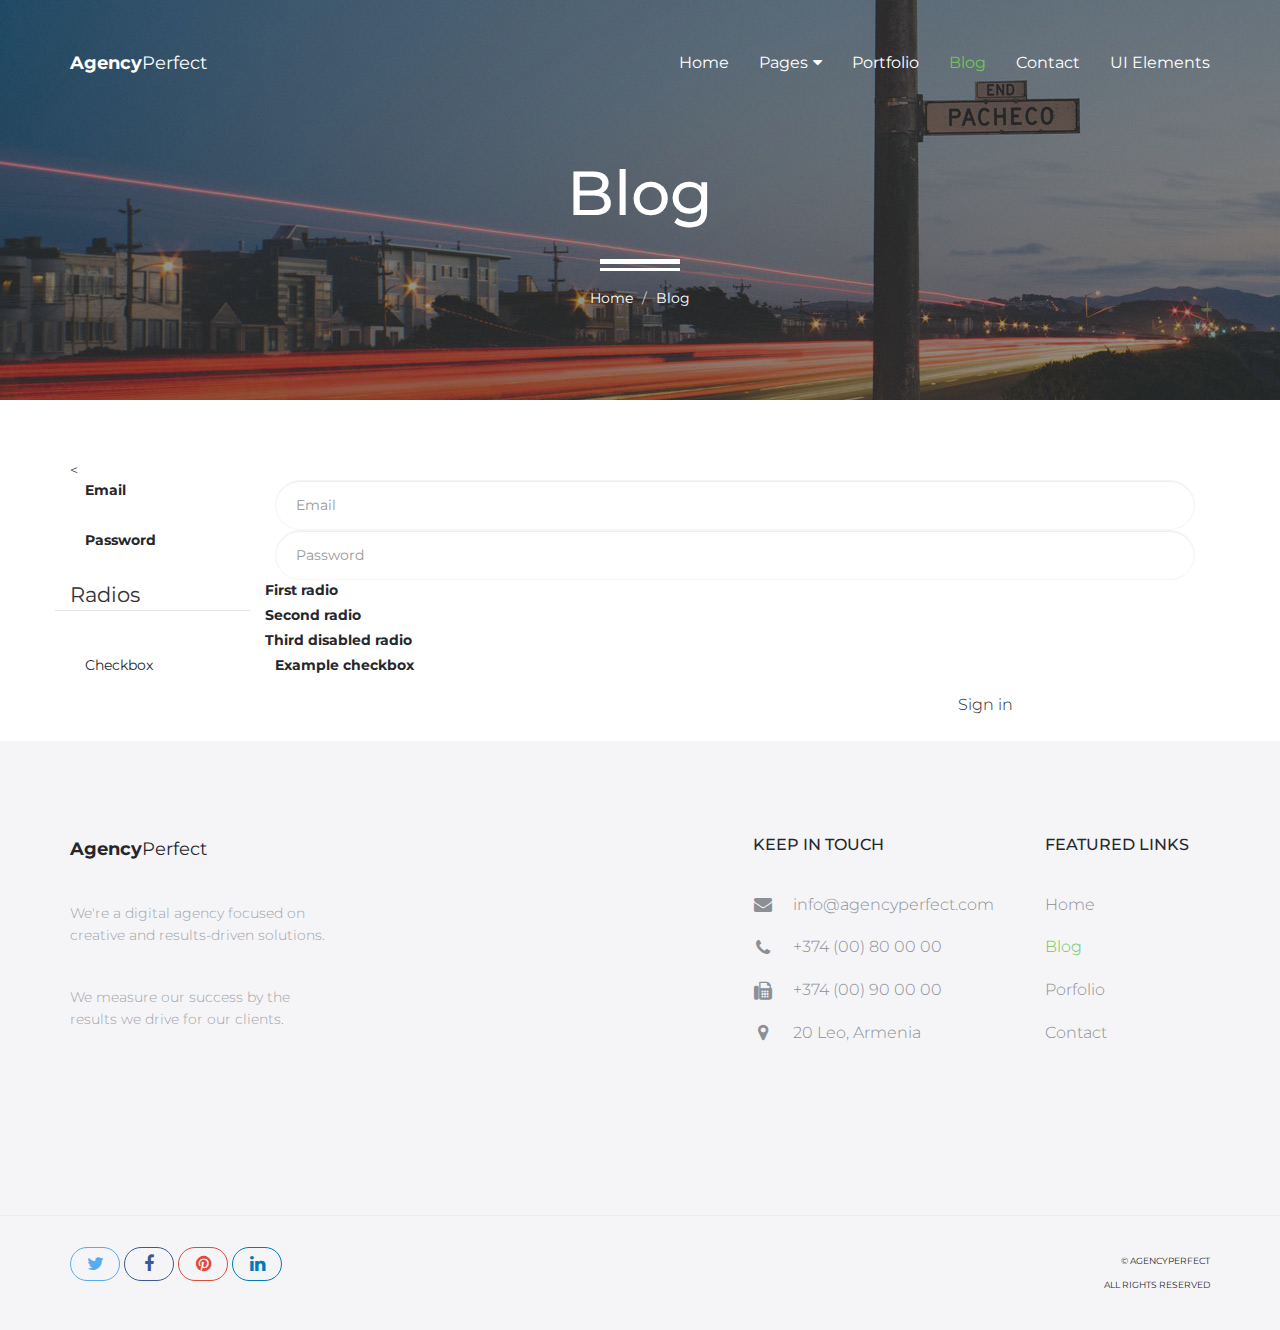
==== commit 69d3afe4: "formulario" ====
--- a/blog.html
+++ b/blog.html
@@ -1,5 +1,6 @@
 <!DOCTYPE html>
 <html lang="en">
+
 <head>
 
     <!-- Basic Page Needs
@@ -43,6 +44,7 @@
     <![endif]-->
 
 </head>
+
 <body>
 
     <header id="masthead" class="site-header site-header-white">
@@ -50,10 +52,11 @@
             <div class="container">
 
                 <div class="navbar-header">
-                   
+
                     <a href="index.html" class="site-title"><span>Agency</span>Perfect</a>
 
-                </div><!-- /.navbar-header -->
+                </div>
+                <!-- /.navbar-header -->
 
                 <div class="collapse navbar-collapse" id="agency-navbar-collapse">
 
@@ -63,8 +66,8 @@
                         <li class="dropdown"><a href="#" class="dropdown-toggle" data-toggle="dropdown">Pages<i class="fa fa-caret-down hidden-xs" aria-hidden="true"></i></a>
 
                             <ul class="dropdown-menu" role="menu" aria-labelledby="menu1">
-                              <li><a href="portfolio.html">Portfolio</a></li>
-                              <li><a href="blog.html">Blog</a></li>
+                                <li><a href="portfolio.html">Portfolio</a></li>
+                                <li><a href="blog.html">Blog</a></li>
                             </ul>
 
                         </li>
@@ -72,167 +75,97 @@
                         <li class="active"><a href="blog.html">Blog</a></li>
                         <li><a href="contact.html">Contact</a></li>
                         <li><a href="ui-elements.html">UI Elements</a></li>
-                    
+
                     </ul>
 
                 </div>
 
-            </div>   
-        </nav><!-- /.site-navigation -->
-    </header><!-- /#mastheaed -->
+            </div>
+        </nav>
+        <!-- /.site-navigation -->
+    </header>
+    <!-- /#mastheaed -->
 
     <div id="hero" class="hero overlay subpage-hero blog-hero">
         <div class="hero-content">
             <div class="hero-text">
                 <h1>Blog</h1>
                 <ol class="breadcrumb">
-                  <li class="breadcrumb-item"><a href="#">Home</a></li>
-                  <li class="breadcrumb-item active">Blog</li>
+                    <li class="breadcrumb-item"><a href="#">Home</a></li>
+                    <li class="breadcrumb-item active">Blog</li>
                 </ol>
-            </div><!-- /.hero-text -->
-        </div><!-- /.hero-content -->
-    </div><!-- /.hero -->
+            </div>
+            <!-- /.hero-text -->
+        </div>
+        <!-- /.hero-content -->
+    </div>
+    <!-- /.hero -->
 
     <main id="main" class="site-main">
 
         <section class="site-section subpage-site-section section-blog">
             <div class="container">
-                <div class="row">
-                    <div class="col-md-8">
-                        <article class="blog-post">
-                            <a href="blog-post.html">
-                                <img src="assets/img/portfolio-1.jpg" class="img-res" alt="">
-                            </a>
-                            <div class="post-content">
-                                <h3 class="post-title"><a href="blog-post.html">12 Essential Free Sketch Plugins</a></h3>
-                                <p>Sketch Measure helps designers organize and outline their work for developers, project managers, and other team members</p>
-                                <div class="text-right">
-                                    <a class="read-more" href="blog-post.html">Read more</a>
+                <<form>
+                    <div class="form-group row">
+                        <label for="inputEmail3" class="col-sm-2 col-form-label">Email</label>
+                        <div class="col-sm-10">
+                            <input type="email" class="form-control" id="inputEmail3" placeholder="Email">
+                        </div>
+                    </div>
+                    <div class="form-group row">
+                        <label for="inputPassword3" class="col-sm-2 col-form-label">Password</label>
+                        <div class="col-sm-10">
+                            <input type="password" class="form-control" id="inputPassword3" placeholder="Password">
+                        </div>
+                    </div>
+                    <fieldset class="form-group">
+                        <div class="row">
+                            <legend class="col-form-label col-sm-2 pt-0">Radios</legend>
+                            <div class="col-sm-10">
+                                <div class="form-check">
+                                    <input class="form-check-input" type="radio" name="gridRadios" id="gridRadios1" value="option1" checked>
+                                    <label class="form-check-label" for="gridRadios1">
+                              First radio
+                            </label>
                                 </div>
-                                <div class="post-meta">
-                                    <span class="post-author">
-                                        <a href="#"><img class="img-res" src="assets/img/author.jpg" alt="">John Smith</a>
-                                    </span>
-                                    <span class="post-date">
-                                        <a href=""><i class="fa fa-calendar" aria-hidden="true"></i>September 21, 2016</a>
-                                        </span>
-                                    <span class="post-category">
-                                        <a href=""><i class="fa fa-folder" aria-hidden="true"></i>Web Design</a>
-                                    </span>
-                                </div><!-- /.post-meta -->
-                            </div><!-- /.post-content -->
-                        </article><!-- /.blog-post -->
-                        <article class="blog-post">
-                            <a href="blog-post.html">
-                                <img src="assets/img/portfolio-2.jpg" class="img-res" alt="">
-                            </a>
-                            <div class="post-content">
-                                <h3 class="post-title"><a href="blog-post.html">Customize WordPress Themes Easily</a></h3>
-                                <p>This guide is intended for those with some knowledge of HTML and CSS, but aren’t too familiar with the way WordPress themes work. If you don’t know much about web design but you are interested, that’s good too. We’ll explain everything each step of the way.</p>
-                                <div class="text-right">
-                                    <a class="read-more" href="blog-post.html">Read more</a>
+                                <div class="form-check">
+                                    <input class="form-check-input" type="radio" name="gridRadios" id="gridRadios2" value="option2">
+                                    <label class="form-check-label" for="gridRadios2">
+                              Second radio
+                            </label>
                                 </div>
-                                <div class="post-meta">
-                                    <span class="post-author">
-                                        <a href="#"><img class="img-res" src="assets/img/author-3.jpg" alt="">Marc Jones</a>
-                                    </span>
-                                    <span class="post-date">
-                                        <a href=""><i class="fa fa-calendar" aria-hidden="true"></i>August 25, 2016</a>
-                                        </span>
-                                    <span class="post-category">
-                                        <a href=""><i class="fa fa-folder" aria-hidden="true"></i>Web Development</a>
-                                    </span>
-                                </div><!-- /.post-meta -->
-                            </div><!-- /.post-content -->
-                        </article><!-- /.blog-post -->
-                        <article class="blog-post">
-                            <a href="blog-post.html">
-                                <img src="assets/img/portfolio-3.jpg" class="img-res" alt="">
-                            </a>
-                            <div class="post-content">
-                                <h3 class="post-title"><a href="blog-post.html">Creative Website Template PSD</a></h3>
-                                <p>Free PSD web templates can be found everywhere on the internet. Most of them are ugly, some of them look nice, but rarely will you find anything great. Since Adobe Photoshop is one of those „easy to use – hard to master“ programs, many beginners and professionals decide to use PSD templates for their first website.</p>
-                                <div class="text-right">
-                                    <a class="read-more" href="blog-post.html">Read more</a>
-                                </div>
-                                <div class="post-meta">
-                                    <span class="post-author">
-                                        <a href="#"><img class="img-res" src="assets/img/author-2.jpg" alt="">Linda Smith</a>
-                                    </span>
-                                    <span class="post-date">
-                                        <a href=""><i class="fa fa-calendar" aria-hidden="true"></i>July 11, 2016</a>
-                                        </span>
-                                    <span class="post-category">
-                                        <a href=""><i class="fa fa-folder" aria-hidden="true"></i>PSD Template</a>
-                                    </span>
-                                </div><!-- /.post-meta -->
-                            </div><!-- /.post-content -->
-                        </article><!-- /.blog-post -->
-
-                        <div class="ui-pagination mt-50">
-                            <div class="row">
-                                <div class="col-md-12 text-center">
-                                    <ul class="pagination">
-                                        <li><a href="#">&lt;&lt;</a></li>
-                                        <li><a href="#">&lt;</a></li>
-                                        <li class="more"><a href="#">...</a></li>
-                                        <li><a href="#">31</a></li>
-                                        <li class="active"><a href="#">32</a></li>
-                                        <li><a href="#">33</a></li>
-                                        <li class="more"><a href="#">...</a></li>
-                                        <li><a href="#">&gt;</a></li>
-                                        <li><a href="#">&gt;&gt;</a></li>
-                                    </ul><!-- /.pagination -->               
+                                <div class="form-check disabled">
+                                    <input class="form-check-input" type="radio" name="gridRadios" id="gridRadios3" value="option3" disabled>
+                                    <label class="form-check-label" for="gridRadios3">
+                              Third disabled radio
+                            </label>
                                 </div>
                             </div>
-                        </div><!-- /.ui-pagination -->
-                    </div>
-                    <aside class="col-md-4">
-                        <div class="sidebar">
-                            <div class="widget search-form">
-                                <h4 class="widget-title">Search the blog</h4>
-                                <form class="form-group">
-                                    <input type="text" class="form-control" placeholder="Search" required>
-                                    <button class="btn btn-green" type="button"><i class="fa fa-search" aria-hidden="true"></i></button>
-                                </form>
-                            </div><!-- /.search-form -->
-                            <div class="widget widget-recent-posts">
-                                <h4 class="widget-title">Recent posts</h4>
-                                <ul class="list-unstyled">
-                                    <li><a href="#">Inside The Lipsum</a></li>
-                                    <li><a href="#">Oscar Wilde</a></li>
-                                    <li><a href="#">Jeffrey Ween</a></li>
-                                    <li><a href="#">Responsive Design</a></li>
-                                    <li><a href="#">Development</a></li>
-                                </ul>
-                            </div><!-- /.widget-recent-posts -->
-                            <div class="widget widget-categories">
-                                <h4 class="widget-title">Categories</h4>
-                                <ul class="list-unstyled">
-                                    <li><a href="#">Inside The Lipsum <span>12</span></a></li>
-                                    <li><a href="#">Oscar Wilde<span>4</span></a></li>
-                                    <li><a href="#">Jeffrey Ween<span>2</span></a></li>
-                                    <li><a href="#">Responsive Design<span>1</span></a></li>
-                                    <li><a href="#">Development<span>9</span></a></li>
-                                </ul>
-                            </div><!-- /.widget-categories -->
-                            <div class="widget widget-tags">
-                                <h4 class="widget-title">Tags</h4>
-                                <ul class="list-unstyled">
-                                    <li><a href="#">Web Design</a></li>
-                                    <li><a href="#">Web Development</a></li>
-                                    <li><a href="#">PSD Template</a></li>
-                                    <li><a href="#">Responsive Design</a></li>
-                                    <li><a href="#">Development</a></li>
-                                </ul>
-                            </div><!-- /.widget-tags -->
-                        </div><!-- /.sidebar -->
-                    </aside>
-                </div>
-            </div>
-        </section><!-- /.section-portfolio -->
-
-    </main><!-- /#main -->
+                        </div>
+                    </fieldset>
+                    <div class="form-group row">
+                        <div class="col-sm-2">Checkbox</div>
+                        <div class="col-sm-10">
+                            <div class="form-check">
+                                <input class="form-check-input" type="checkbox" id="gridCheck1">
+                                <label class="form-check-label" for="gridCheck1">
+                            Example checkbox
+                          </label>
+                            </div>
+                        </div>
+                    </div>
+                    <div class="form-group row">
+                        <div class="col-sm-10">
+                            <button type="submit" class="btn btn-primary">Sign in</button>
+                        </div>
+                    </div>
+                    </form>
+            </div>
+        </section>
+        <!-- /.section-portfolio -->
+
+    </main>
+    <!-- /#main -->
 
     <footer id="colophon" class="site-footer">
         <div class="container">
@@ -248,7 +181,9 @@
                         <li><i class="fa fa-envelope" aria-hidden="true"></i><a href="mailto:info@agencyperfect.com">info@agencyperfect.com</a></li>
                         <li><i class="fa fa-phone" aria-hidden="true"></i><a href="tel:+37400800000">+374 (00) 80 00 00 </a></li>
                         <li><i class="fa fa-fax" aria-hidden="true"></i><a href="+37400900000">+374 (00) 90 00 00</a></li>
-                        <li><i class="fa fa-map-marker" aria-hidden="true"></i><p>20 Leo, Armenia</p></li>
+                        <li><i class="fa fa-map-marker" aria-hidden="true"></i>
+                            <p>20 Leo, Armenia</p>
+                        </li>
                     </ul>
                 </div>
                 <div class="clearfix visible-xs"></div>
@@ -272,7 +207,8 @@
                             <a class="facebook-bg" href="#"><i class="fa fa-facebook"></i></a>
                             <a class="pinterest" href="#"><i class="fa fa-pinterest"></i></a>
                             <a class="linkedin-bg" href="#"><i class="fa fa-linkedin"></i></a>
-                        </div><!-- /.social-links -->
+                        </div>
+                        <!-- /.social-links -->
                     </div>
                     <div class="col-xs-4">
                         <div class="text-right">
@@ -282,8 +218,10 @@
                     </div>
                 </div>
             </div>
-        </div><!-- /.copyright -->
-    </footer><!-- /#footer -->
+        </div>
+        <!-- /.copyright -->
+    </footer>
+    <!-- /#footer -->
 
 
 
@@ -297,6 +235,7 @@
     <script src="assets/js/jquery.countTo.min.js"></script>
     <script src="assets/js/jquery.shuffle.min.js"></script>
     <script src="assets/js/script.js"></script>
-  
+
 </body>
+
 </html>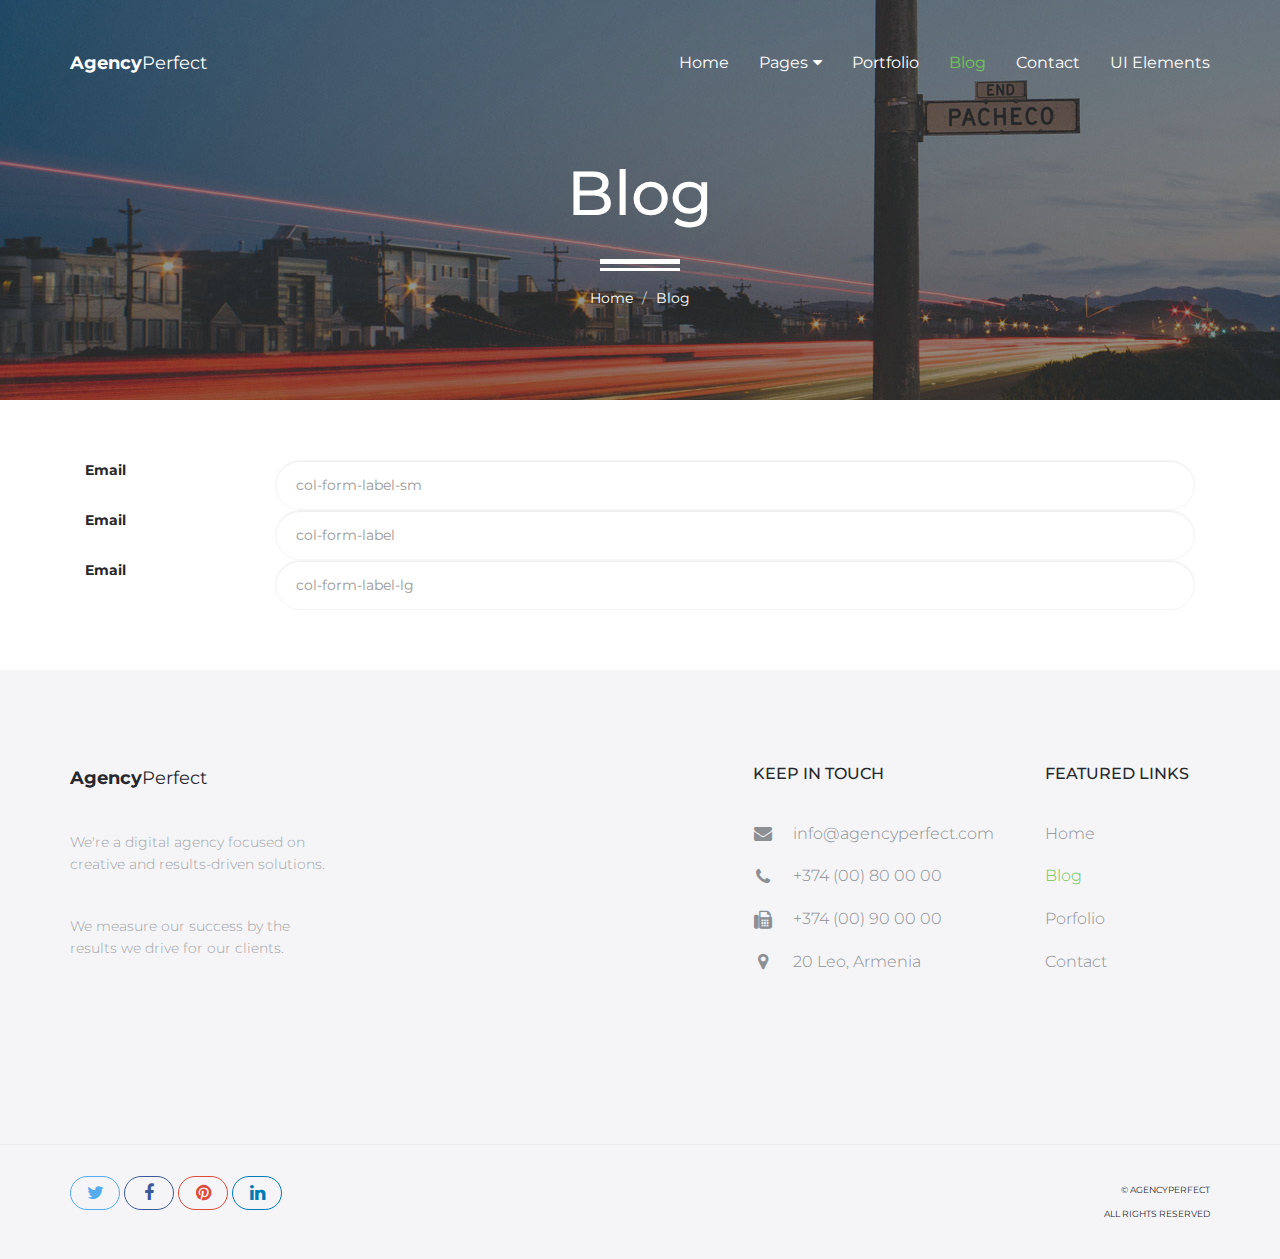
==== commit 77c8c202: "formulario finalizado" ====
--- a/blog.html
+++ b/blog.html
@@ -105,61 +105,26 @@
 
         <section class="site-section subpage-site-section section-blog">
             <div class="container">
-                <<form>
+                <form>
                     <div class="form-group row">
-                        <label for="inputEmail3" class="col-sm-2 col-form-label">Email</label>
+                        <label for="colFormLabelSm" class="col-sm-2 col-form-label col-form-label-sm">Email</label>
                         <div class="col-sm-10">
-                            <input type="email" class="form-control" id="inputEmail3" placeholder="Email">
+                            <input type="email" class="form-control form-control-sm" id="colFormLabelSm" placeholder="col-form-label-sm">
                         </div>
                     </div>
                     <div class="form-group row">
-                        <label for="inputPassword3" class="col-sm-2 col-form-label">Password</label>
+                        <label for="colFormLabel" class="col-sm-2 col-form-label">Email</label>
                         <div class="col-sm-10">
-                            <input type="password" class="form-control" id="inputPassword3" placeholder="Password">
-                        </div>
-                    </div>
-                    <fieldset class="form-group">
-                        <div class="row">
-                            <legend class="col-form-label col-sm-2 pt-0">Radios</legend>
-                            <div class="col-sm-10">
-                                <div class="form-check">
-                                    <input class="form-check-input" type="radio" name="gridRadios" id="gridRadios1" value="option1" checked>
-                                    <label class="form-check-label" for="gridRadios1">
-                              First radio
-                            </label>
-                                </div>
-                                <div class="form-check">
-                                    <input class="form-check-input" type="radio" name="gridRadios" id="gridRadios2" value="option2">
-                                    <label class="form-check-label" for="gridRadios2">
-                              Second radio
-                            </label>
-                                </div>
-                                <div class="form-check disabled">
-                                    <input class="form-check-input" type="radio" name="gridRadios" id="gridRadios3" value="option3" disabled>
-                                    <label class="form-check-label" for="gridRadios3">
-                              Third disabled radio
-                            </label>
-                                </div>
-                            </div>
-                        </div>
-                    </fieldset>
+                            <input type="email" class="form-control" id="colFormLabel" placeholder="col-form-label">
+                        </div>
+                    </div>
                     <div class="form-group row">
-                        <div class="col-sm-2">Checkbox</div>
+                        <label for="colFormLabelLg" class="col-sm-2 col-form-label col-form-label-lg">Email</label>
                         <div class="col-sm-10">
-                            <div class="form-check">
-                                <input class="form-check-input" type="checkbox" id="gridCheck1">
-                                <label class="form-check-label" for="gridCheck1">
-                            Example checkbox
-                          </label>
-                            </div>
-                        </div>
-                    </div>
-                    <div class="form-group row">
-                        <div class="col-sm-10">
-                            <button type="submit" class="btn btn-primary">Sign in</button>
-                        </div>
-                    </div>
-                    </form>
+                            <input type="email" class="form-control form-control-lg" id="colFormLabelLg" placeholder="col-form-label-lg">
+                        </div>
+                    </div>
+                </form>
             </div>
         </section>
         <!-- /.section-portfolio -->
